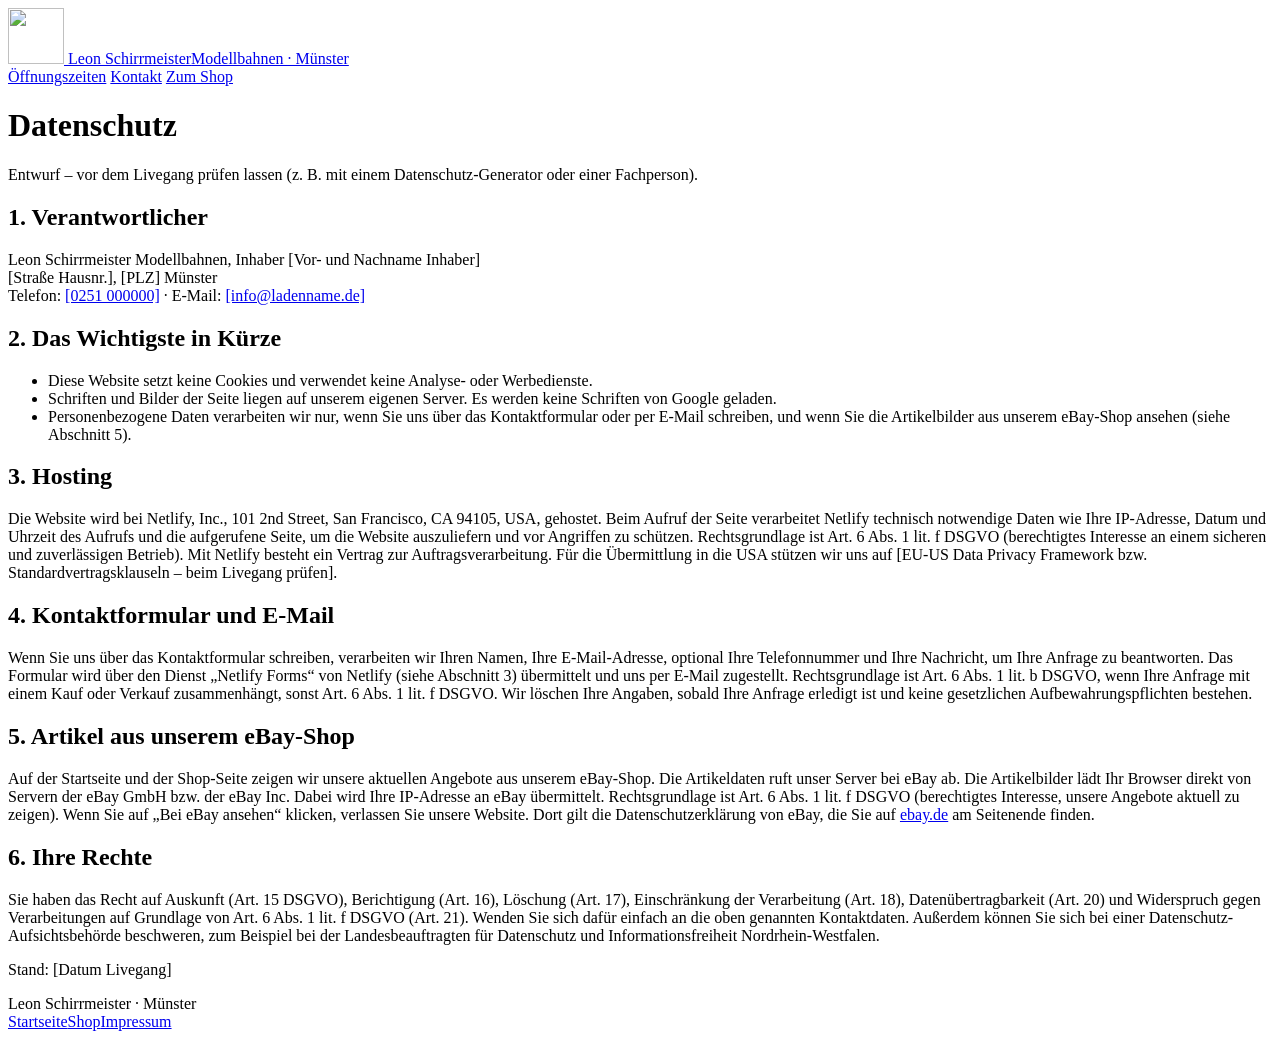
==== datenschutz.html @ 155160b8 "Website Version 1: Seiten und Einstellungen" ====
<!doctype html>
<html lang="de">
<head>
<meta charset="utf-8">
<meta name="viewport" content="width=device-width, initial-scale=1">
<title>Datenschutz – Leon Schirrmeister Modellbahnen</title>
<link rel="icon" type="image/png" href="/assets/img/favicon.png">
<link rel="stylesheet" href="/assets/css/style.css">
<script src="/assets/js/main.js" defer></script>
</head>
<body data-seite="datenschutz">
<header class="kopf">
  <div class="container kopf-inner">
    <a class="marke" href="/">
      <img src="/assets/img/logo-klein.webp" alt="" width="56" height="56">
      <span class="marke-text"><span class="marke-name">Leon Schirrmeister</span><span class="marke-zusatz">Modellbahnen · Münster</span></span>
    </a>
    <nav class="hauptmenue" aria-label="Hauptmenü">
      <a href="/#zeiten">Öffnungszeiten</a>
      <a href="/#kontakt">Kontakt</a>
      <a class="btn btn-navy" href="/shop.html">Zum Shop</a>
    </nav>
  </div>
</header>
<main class="container textseite">
  <h1>Datenschutz</h1>
  <p class="entwurf">Entwurf – vor dem Livegang prüfen lassen (z. B. mit einem Datenschutz-Generator oder einer Fachperson).</p>

  <h2>1. Verantwortlicher</h2>
  <p>
    <span data-inhalt="allgemein.name">Leon Schirrmeister Modellbahnen</span>, Inhaber <span data-inhalt="allgemein.inhaber">[Vor- und Nachname Inhaber]</span><br>
    <span data-inhalt="allgemein.strasse">[Straße Hausnr.]</span>, <span data-inhalt="allgemein.plz">[PLZ]</span> <span data-inhalt="allgemein.ort">Münster</span><br>
    Telefon: <a data-telefon href="#">[0251 000000]</a> · E-Mail: <a data-email href="#">[info@ladenname.de]</a>
  </p>

  <h2>2. Das Wichtigste in Kürze</h2>
  <ul>
    <li>Diese Website setzt keine Cookies und verwendet keine Analyse- oder Werbedienste.</li>
    <li>Schriften und Bilder der Seite liegen auf unserem eigenen Server. Es werden keine Schriften von Google geladen.</li>
    <li>Personenbezogene Daten verarbeiten wir nur, wenn Sie uns über das Kontaktformular oder per E-Mail schreiben, und wenn Sie die Artikelbilder aus unserem eBay-Shop ansehen (siehe Abschnitt 5).</li>
  </ul>

  <h2>3. Hosting</h2>
  <p>Die Website wird bei Netlify, Inc., 101 2nd Street, San Francisco, CA 94105, USA, gehostet. Beim Aufruf der Seite verarbeitet Netlify technisch notwendige Daten wie Ihre IP-Adresse, Datum und Uhrzeit des Aufrufs und die aufgerufene Seite, um die Website auszuliefern und vor Angriffen zu schützen. Rechtsgrundlage ist Art. 6 Abs. 1 lit. f DSGVO (berechtigtes Interesse an einem sicheren und zuverlässigen Betrieb). Mit Netlify besteht ein Vertrag zur Auftragsverarbeitung. Für die Übermittlung in die USA stützen wir uns auf <span>[EU-US Data Privacy Framework bzw. Standardvertragsklauseln – beim Livegang prüfen]</span>.</p>

  <h2>4. Kontaktformular und E-Mail</h2>
  <p>Wenn Sie uns über das Kontaktformular schreiben, verarbeiten wir Ihren Namen, Ihre E-Mail-Adresse, optional Ihre Telefonnummer und Ihre Nachricht, um Ihre Anfrage zu beantworten. Das Formular wird über den Dienst „Netlify Forms“ von Netlify (siehe Abschnitt 3) übermittelt und uns per E-Mail zugestellt. Rechtsgrundlage ist Art. 6 Abs. 1 lit. b DSGVO, wenn Ihre Anfrage mit einem Kauf oder Verkauf zusammenhängt, sonst Art. 6 Abs. 1 lit. f DSGVO. Wir löschen Ihre Angaben, sobald Ihre Anfrage erledigt ist und keine gesetzlichen Aufbewahrungspflichten bestehen.</p>

  <h2>5. Artikel aus unserem eBay-Shop</h2>
  <p>Auf der Startseite und der Shop-Seite zeigen wir unsere aktuellen Angebote aus unserem eBay-Shop. Die Artikeldaten ruft unser Server bei eBay ab. Die Artikelbilder lädt Ihr Browser direkt von Servern der eBay GmbH bzw. der eBay Inc. Dabei wird Ihre IP-Adresse an eBay übermittelt. Rechtsgrundlage ist Art. 6 Abs. 1 lit. f DSGVO (berechtigtes Interesse, unsere Angebote aktuell zu zeigen). Wenn Sie auf „Bei eBay ansehen“ klicken, verlassen Sie unsere Website. Dort gilt die Datenschutzerklärung von eBay, die Sie auf <a href="https://www.ebay.de" target="_blank" rel="noopener">ebay.de</a> am Seitenende finden.</p>

  <h2>6. Ihre Rechte</h2>
  <p>Sie haben das Recht auf Auskunft (Art. 15 DSGVO), Berichtigung (Art. 16), Löschung (Art. 17), Einschränkung der Verarbeitung (Art. 18), Datenübertragbarkeit (Art. 20) und Widerspruch gegen Verarbeitungen auf Grundlage von Art. 6 Abs. 1 lit. f DSGVO (Art. 21). Wenden Sie sich dafür einfach an die oben genannten Kontaktdaten. Außerdem können Sie sich bei einer Datenschutz-Aufsichtsbehörde beschweren, zum Beispiel bei der Landesbeauftragten für Datenschutz und Informationsfreiheit Nordrhein-Westfalen.</p>

  <p>Stand: [Datum Livegang]</p>
</main>
<footer class="fuss">
  <div class="container"><div class="gleis"></div></div>
  <div class="container fuss-inner">
    <span class="fuss-name">Leon Schirrmeister · Münster</span>
    <nav aria-label="Rechtliches"><a href="/">Startseite</a><a href="/shop.html">Shop</a><a href="/impressum.html">Impressum</a></nav>
  </div>
</footer>
</body>
</html>
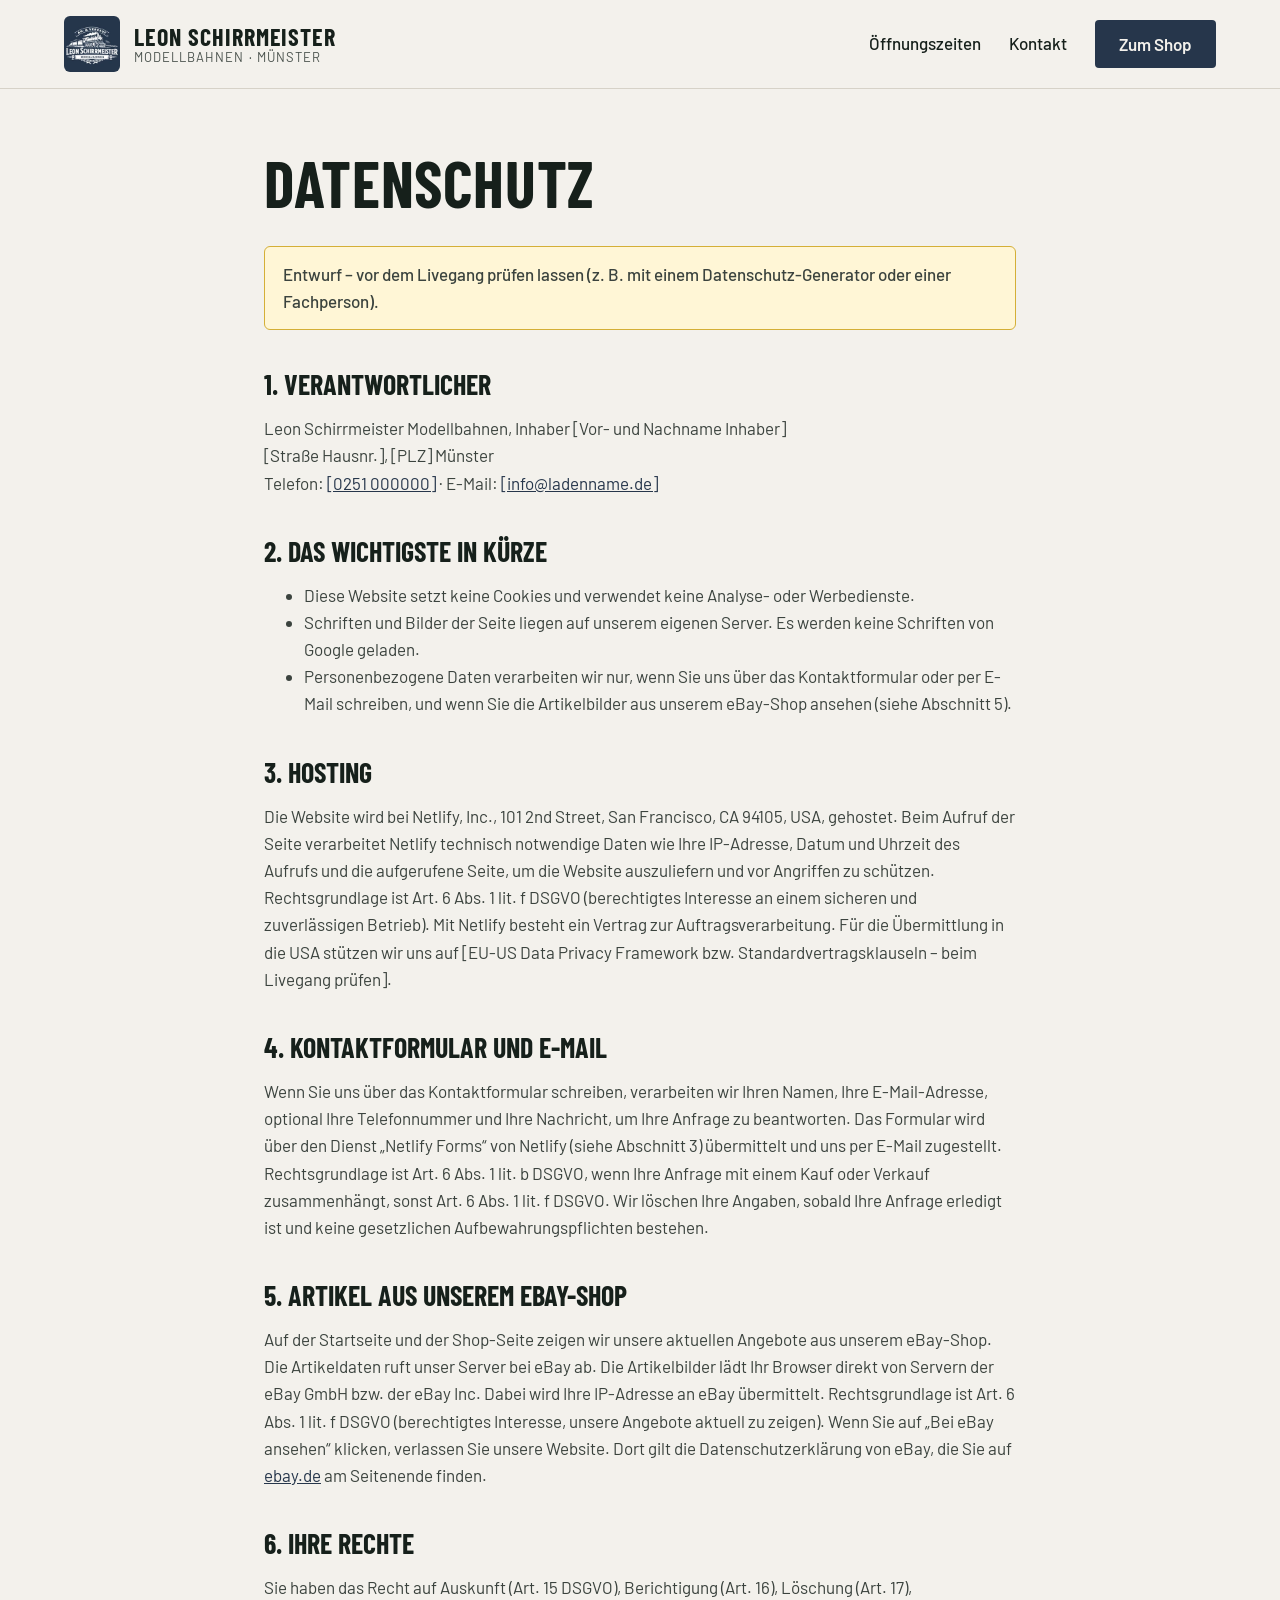
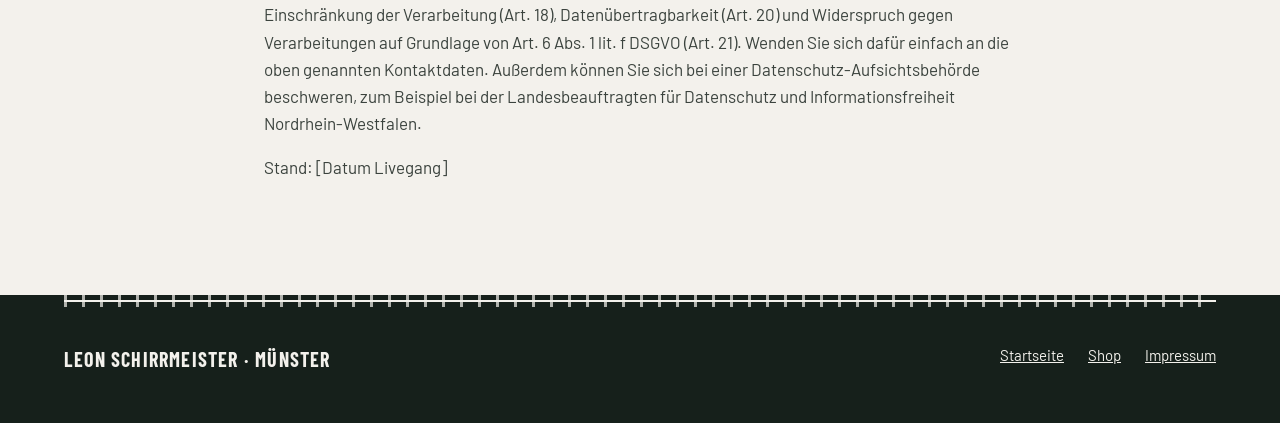
==== commit e4368cbf: "Adresse, Telefon und Öffnungszeiten aus Google-Profil" ====
--- a/datenschutz.html
+++ b/datenschutz.html
@@ -29,8 +29,8 @@
   <h2>1. Verantwortlicher</h2>
   <p>
     <span data-inhalt="allgemein.name">Leon Schirrmeister Modellbahnen</span>, Inhaber <span data-inhalt="allgemein.inhaber">[Vor- und Nachname Inhaber]</span><br>
-    <span data-inhalt="allgemein.strasse">[Straße Hausnr.]</span>, <span data-inhalt="allgemein.plz">[PLZ]</span> <span data-inhalt="allgemein.ort">Münster</span><br>
-    Telefon: <a data-telefon href="#">[0251 000000]</a> · E-Mail: <a data-email href="#">[info@ladenname.de]</a>
+    <span data-inhalt="allgemein.strasse">Bült 19</span>, <span data-inhalt="allgemein.plz">48143</span> <span data-inhalt="allgemein.ort">Münster</span><br>
+    Telefon: <a data-telefon href="tel:025151657">0251 51657</a> · E-Mail: <a data-email href="#">[info@ladenname.de]</a>
   </p>
 
   <h2>2. Das Wichtigste in Kürze</h2>
--- a/assets/css/style.css
+++ b/assets/css/style.css
@@ -0,0 +1,233 @@
+/* Leon Schirrmeister Modellbahnen – Styles */
+
+@font-face { font-family: "Barlow"; font-weight: 400; font-style: normal; font-display: swap; src: url("../fonts/barlow-latin-400-normal.woff2") format("woff2"); }
+@font-face { font-family: "Barlow"; font-weight: 500; font-style: normal; font-display: swap; src: url("../fonts/barlow-latin-500-normal.woff2") format("woff2"); }
+@font-face { font-family: "Barlow"; font-weight: 600; font-style: normal; font-display: swap; src: url("../fonts/barlow-latin-600-normal.woff2") format("woff2"); }
+@font-face { font-family: "Barlow Condensed"; font-weight: 600; font-style: normal; font-display: swap; src: url("../fonts/barlow-condensed-latin-600-normal.woff2") format("woff2"); }
+@font-face { font-family: "Barlow Condensed"; font-weight: 700; font-style: normal; font-display: swap; src: url("../fonts/barlow-condensed-latin-700-normal.woff2") format("woff2"); }
+
+:root {
+  --navy: #26364B;
+  --navy-dunkel: #1C293A;
+  --navy-hell: #34475F;
+  --gold: #D4AF37;
+  --papier: #F3F1EC;
+  --papier-dunkel: #E9E6DE;
+  --tinte: #16201B;
+  --grau: #4A524D;
+  --grau-text: #3B433E;
+  --linie: #D6D2C8;
+  --rahmen: #A9A498;
+  --weiss: #FFFFFF;
+  --hell-gedimmt: rgba(243, 241, 236, .85);
+  --radius: 6px;
+  --breite: 1200px;
+  --font: "Barlow", system-ui, -apple-system, "Segoe UI", sans-serif;
+  --font-display: "Barlow Condensed", "Arial Narrow", sans-serif;
+}
+
+*, *::before, *::after { box-sizing: border-box; }
+html { scroll-behavior: smooth; }
+body {
+  margin: 0;
+  font-family: var(--font);
+  font-size: 17px;
+  line-height: 1.6;
+  color: var(--tinte);
+  background: var(--papier);
+  -webkit-font-smoothing: antialiased;
+}
+img { max-width: 100%; display: block; }
+a { color: var(--navy); }
+a:hover { color: #18243A; }
+:focus-visible { outline: 3px solid var(--gold); outline-offset: 3px; }
+
+.container { max-width: var(--breite); margin: 0 auto; padding-left: 24px; padding-right: 24px; }
+.visually-hidden { position: absolute !important; width: 1px; height: 1px; overflow: hidden; clip: rect(0 0 0 0); white-space: nowrap; }
+
+/* Typo */
+.kicker {
+  font-family: var(--font-display);
+  font-weight: 600;
+  font-size: 16px;
+  letter-spacing: .18em;
+  text-transform: uppercase;
+  color: var(--grau);
+  display: block;
+}
+.dunkel .kicker { color: var(--gold); }
+h1, h2 {
+  margin: 0;
+  font-family: var(--font-display);
+  font-weight: 700;
+  text-transform: uppercase;
+  line-height: 1;
+}
+h1 { font-size: clamp(48px, 7vw, 84px); line-height: .95; letter-spacing: .01em; }
+h2 { font-size: clamp(38px, 5vw, 56px); }
+.abschnitt-kopf { display: flex; flex-direction: column; gap: 8px; }
+
+/* Buttons */
+.btn {
+  display: inline-flex; align-items: center; justify-content: center;
+  min-height: 48px; padding: 14px 26px;
+  border-radius: 4px; border: 2px solid transparent;
+  font: inherit; font-weight: 600; font-size: 17px; line-height: 1.2;
+  text-decoration: none; cursor: pointer;
+  transition: background-color .15s, color .15s, border-color .15s;
+}
+.btn-navy { background: var(--navy); color: var(--papier); }
+.btn-navy:hover { background: var(--navy-dunkel); color: var(--papier); }
+.btn-gold { background: var(--gold); color: var(--tinte); }
+.btn-gold:hover { background: #E3C14E; color: var(--tinte); }
+.btn-hell-rand { border-color: var(--papier); color: var(--papier); }
+.btn-hell-rand:hover { background: var(--papier); color: var(--navy); }
+.btn-navy-rand { border-color: var(--navy); color: var(--navy); background: transparent; }
+.btn-navy-rand:hover { background: var(--navy); color: var(--papier); }
+
+/* Hinweisbanner */
+.hinweis { background: var(--gold); color: var(--tinte); font-weight: 600; text-align: center; padding: 12px 24px; }
+.hinweis[hidden] { display: none; }
+
+/* Header */
+.kopf { background: var(--papier); border-bottom: 1px solid var(--linie); }
+.kopf-inner { display: flex; flex-wrap: wrap; align-items: center; justify-content: space-between; gap: 16px; padding-top: 16px; padding-bottom: 16px; }
+.marke { display: flex; align-items: center; gap: 14px; text-decoration: none; color: var(--tinte); }
+.marke:hover { color: var(--tinte); }
+.marke img { width: 56px; height: 56px; border-radius: var(--radius); }
+.marke-text { display: flex; flex-direction: column; line-height: 1.1; }
+.marke-name { font-family: var(--font-display); font-weight: 700; font-size: 24px; letter-spacing: .04em; text-transform: uppercase; }
+.marke-zusatz { font-size: 13px; color: var(--grau); letter-spacing: .08em; text-transform: uppercase; }
+.hauptmenue { display: flex; flex-wrap: wrap; align-items: center; gap: 8px 28px; font-weight: 500; }
+.hauptmenue a { text-decoration: none; color: var(--tinte); }
+.hauptmenue a:hover { color: var(--navy); text-decoration: underline; text-underline-offset: 4px; }
+.hauptmenue .btn { color: var(--papier); padding: 10px 22px; text-decoration: none; }
+
+/* Hero */
+.dunkel { background: var(--navy); color: var(--papier); }
+.hero-inner { display: flex; flex-wrap: wrap; align-items: center; gap: 40px; padding-top: 40px; padding-bottom: 40px; }
+.hero-text { flex: 1 1 440px; min-width: 0; display: flex; flex-direction: column; gap: 24px; }
+.hero-text p { margin: 0; font-size: 19px; color: var(--hell-gedimmt); max-width: 540px; }
+.hero-buttons { display: flex; flex-wrap: wrap; gap: 14px; padding-top: 8px; }
+.hero-logo { flex: 1 1 420px; min-width: 0; max-width: 560px; aspect-ratio: 1 / 1; object-fit: contain; }
+
+/* Infoleiste */
+.infoleiste { display: grid; grid-template-columns: repeat(auto-fit, minmax(240px, 1fr)); gap: 32px; padding-top: 40px; padding-bottom: 64px; }
+.info { display: flex; flex-direction: column; gap: 4px; }
+.info .kicker { font-size: 15px; letter-spacing: .16em; }
+.info-wert { font-size: 20px; font-weight: 600; color: var(--tinte); text-decoration: none; overflow-wrap: anywhere; }
+a.info-wert:hover { color: var(--navy); text-decoration: underline; }
+
+/* Öffnungszeiten + Anfahrt */
+.zeiten-inner { display: flex; flex-wrap: wrap; gap: 56px; padding-top: 80px; padding-bottom: 80px; }
+.zeiten-spalte { flex: 1 1 520px; min-width: 0; display: flex; flex-direction: column; gap: 28px; }
+.anfahrt-spalte { flex: 1 1 400px; min-width: 0; display: flex; flex-direction: column; gap: 28px; }
+.tafel { background: var(--navy-dunkel); border-radius: var(--radius); padding: 8px 28px; font-family: var(--font-display); font-weight: 600; font-size: 24px; letter-spacing: .04em; margin: 0; }
+.tafel-zeile { display: flex; justify-content: space-between; gap: 16px; padding: 14px 0; border-bottom: 1px solid rgba(243, 241, 236, .14); }
+.tafel-zeile:last-child { border-bottom: none; }
+.tafel-zeile dt { margin: 0; }
+.tafel-zeile dd { margin: 0; color: var(--gold); text-align: right; }
+.tafel-zeile.heute dt::after { content: "Heute"; margin-left: 12px; font-size: 14px; letter-spacing: .14em; text-transform: uppercase; background: var(--gold); color: var(--tinte); padding: 2px 8px; border-radius: 3px; vertical-align: 3px; }
+.zusatz { margin: 0; font-size: 16px; color: rgba(243, 241, 236, .8); }
+.karte { height: 300px; border-radius: var(--radius); background-color: var(--navy-hell); background-image: repeating-linear-gradient(135deg, rgba(243,241,236,.05) 0 12px, transparent 12px 24px); display: flex; align-items: flex-end; padding: 20px; font-size: 14px; color: rgba(243, 241, 236, .8); overflow: hidden; }
+.karte img { width: 100%; height: 100%; object-fit: cover; margin: -20px; width: calc(100% + 40px); height: calc(100% + 40px); max-width: none; }
+.adresse { display: flex; flex-direction: column; gap: 2px; font-size: 18px; font-style: normal; }
+.adresse .gedimmt { color: rgba(243, 241, 236, .8); }
+.anfahrt-spalte .btn { align-self: flex-start; }
+
+/* Artikelkarten */
+.artikel-abschnitt { padding-top: 88px; padding-bottom: 80px; display: flex; flex-direction: column; gap: 36px; }
+.abschnitt-zeile { display: flex; flex-wrap: wrap; justify-content: space-between; align-items: flex-end; gap: 16px; }
+.mehr-link { font-weight: 600; }
+.artikel-raster { display: grid; grid-template-columns: repeat(auto-fill, minmax(250px, 1fr)); gap: 24px; list-style: none; margin: 0; padding: 0; }
+.artikel { background: var(--weiss); border: 1px solid var(--linie); border-radius: var(--radius); overflow: hidden; display: flex; flex-direction: column; }
+.artikel-bild { aspect-ratio: 4 / 3; background-color: #E3E0D8; background-image: repeating-linear-gradient(135deg, rgba(22,32,27,.06) 0 12px, transparent 12px 24px); display: flex; align-items: center; justify-content: center; font-size: 13px; color: var(--grau); }
+.artikel-bild img { width: 100%; height: 100%; object-fit: contain; background: var(--weiss); }
+.artikel-body { padding: 18px; display: flex; flex-direction: column; gap: 6px; flex: 1; }
+.artikel-meta { font-size: 13px; letter-spacing: .1em; text-transform: uppercase; color: var(--grau); }
+.artikel-titel { font-weight: 600; font-size: 17px; line-height: 1.35; margin: 0; display: -webkit-box; -webkit-line-clamp: 3; -webkit-box-orient: vertical; overflow: hidden; }
+.artikel-fuss { display: flex; justify-content: space-between; align-items: baseline; gap: 10px; margin-top: auto; padding-top: 8px; }
+.artikel-preis { font-family: var(--font-display); font-weight: 700; font-size: 28px; color: var(--navy); }
+.artikel-art { font-size: 13px; color: var(--grau); }
+.artikel .btn { margin-top: 10px; min-height: 44px; padding: 10px 16px; font-size: 16px; }
+.artikel-skelett .artikel-bild { animation: puls 1.4s ease-in-out infinite; }
+@keyframes puls { 50% { opacity: .55; } }
+.meldung { grid-column: 1 / -1; background: var(--weiss); border: 1px solid var(--linie); border-radius: var(--radius); padding: 28px; text-align: center; }
+
+/* Shop-Seite */
+.shop-kopf-inner { display: flex; flex-wrap: wrap; justify-content: space-between; align-items: flex-end; gap: 32px; padding-top: 64px; padding-bottom: 56px; }
+.shop-kopf-text { flex: 1 1 520px; min-width: 0; display: flex; flex-direction: column; gap: 14px; }
+.shop-kopf-text p { margin: 0; font-size: 18px; color: var(--hell-gedimmt); max-width: 560px; }
+.zaehler { display: flex; flex-direction: column; gap: 4px; font-size: 15px; color: var(--hell-gedimmt); }
+.zaehler strong { font-family: var(--font-display); font-size: 40px; font-weight: 700; color: var(--papier); line-height: 1; }
+.filterleiste { display: flex; flex-wrap: wrap; justify-content: space-between; align-items: center; gap: 20px; padding-top: 36px; }
+.kategorien { display: flex; flex-wrap: wrap; gap: 10px; }
+.pille { font: inherit; font-weight: 600; font-size: 15px; padding: 8px 18px; border-radius: 999px; cursor: pointer; min-height: 44px; background: transparent; color: var(--tinte); border: 2px solid var(--rahmen); }
+.pille:hover { border-color: var(--navy); }
+.pille[aria-pressed="true"] { background: var(--navy); color: var(--papier); border-color: var(--navy); }
+.suche { display: flex; align-items: center; gap: 10px; background: var(--weiss); border: 1px solid var(--rahmen); border-radius: 4px; padding: 0 14px; min-height: 48px; flex: 0 1 340px; }
+.suche:focus-within { outline: 3px solid var(--gold); outline-offset: 2px; }
+.suche input { font: inherit; border: none; outline: none; background: transparent; flex: 1; min-width: 0; min-height: 46px; }
+.shop-raster { padding-top: 32px; padding-bottom: 24px; }
+.shop-mehr { padding-top: 16px; padding-bottom: 88px; display: flex; flex-direction: column; align-items: center; gap: 14px; text-align: center; }
+.shop-mehr p { margin: 0; font-size: 15px; color: var(--grau); }
+
+/* Kontakt */
+.kontakt { background: var(--papier-dunkel); }
+.kontakt-inner { display: flex; flex-wrap: wrap; gap: 56px; padding-top: 88px; padding-bottom: 88px; }
+.kontakt-text { flex: 1 1 360px; min-width: 0; display: flex; flex-direction: column; gap: 24px; }
+.kontakt-text > p { margin: 0; color: var(--grau-text); }
+.kontakt-daten { display: flex; flex-direction: column; gap: 14px; font-size: 18px; margin: 0; }
+.kontakt-daten div { display: flex; flex-direction: column; }
+.kontakt-daten dt { font-size: 14px; color: var(--grau); }
+.kontakt-daten dd { margin: 0; font-weight: 600; }
+.kontakt-daten a { color: var(--tinte); text-decoration: none; }
+.kontakt-daten a:hover { text-decoration: underline; }
+.formular { flex: 1 1 520px; min-width: 0; background: var(--weiss); border: 1px solid var(--linie); border-radius: var(--radius); padding: 32px; display: flex; flex-direction: column; gap: 18px; }
+.formular-zeile { display: grid; grid-template-columns: repeat(auto-fit, minmax(200px, 1fr)); gap: 18px; }
+.feld { display: flex; flex-direction: column; gap: 6px; font-weight: 500; font-size: 15px; }
+.feld input, .feld textarea { font: inherit; font-weight: 400; padding: 12px 14px; border: 1px solid var(--rahmen); border-radius: 4px; background: #FBFAF7; min-height: 48px; width: 100%; }
+.feld textarea { resize: vertical; min-height: 140px; }
+.feld input:focus, .feld textarea:focus { outline: 3px solid var(--gold); outline-offset: 1px; border-color: var(--navy); }
+.formular .klein { margin: 0; font-size: 14px; color: var(--grau); }
+.formular .btn { align-self: flex-start; }
+.honig { display: none; }
+
+/* Textseiten (Impressum, Datenschutz, Danke) */
+.textseite { max-width: 800px; padding-top: 64px; padding-bottom: 96px; }
+.textseite h1 { font-size: clamp(42px, 6vw, 64px); margin-bottom: 32px; }
+.textseite h2 { font-size: 28px; margin: 40px 0 12px; }
+.textseite h3 { font-size: 19px; margin: 24px 0 8px; }
+.textseite p, .textseite li { color: var(--grau-text); }
+.entwurf { background: #FFF6D6; border: 1px solid var(--gold); border-radius: var(--radius); padding: 14px 18px; font-weight: 500; }
+
+/* Footer */
+.fuss { background: var(--tinte); color: var(--papier); }
+.gleis { height: 12px; background: linear-gradient(var(--papier), var(--papier)) center / 100% 2px no-repeat, repeating-linear-gradient(90deg, rgba(243,241,236,.7) 0 3px, transparent 3px 18px); }
+.fuss-inner { display: flex; flex-wrap: wrap; justify-content: space-between; gap: 20px; padding-top: 36px; padding-bottom: 48px; font-size: 15px; }
+.fuss-name { font-family: var(--font-display); font-weight: 700; font-size: 20px; letter-spacing: .06em; text-transform: uppercase; }
+.fuss nav { display: flex; flex-wrap: wrap; gap: 12px 24px; }
+.fuss a { color: var(--papier); }
+.fuss a:hover { color: var(--gold); }
+
+/* Handy */
+@media (max-width: 720px) {
+  body { font-size: 16px; }
+  .kopf-inner { padding-top: 12px; padding-bottom: 12px; }
+  .marke img { width: 48px; height: 48px; }
+  .marke-name { font-size: 20px; }
+  .hauptmenue { width: 100%; justify-content: space-between; gap: 8px 16px; font-size: 15px; }
+  .hauptmenue .btn { padding: 8px 16px; min-height: 44px; }
+  .hero-inner { padding-top: 32px; }
+  .hero-logo { order: -1; max-width: 300px; margin: 0 auto; }
+  .tafel { padding: 4px 18px; font-size: 20px; }
+  .zeiten-inner, .kontakt-inner { padding-top: 56px; padding-bottom: 56px; gap: 40px; }
+  .artikel-abschnitt { padding-top: 56px; padding-bottom: 56px; }
+  .formular { padding: 22px; }
+  .suche { flex: 1 1 100%; }
+}
+
+@media (prefers-reduced-motion: reduce) {
+  html { scroll-behavior: auto; }
+  .artikel-skelett .artikel-bild { animation: none; }
+}
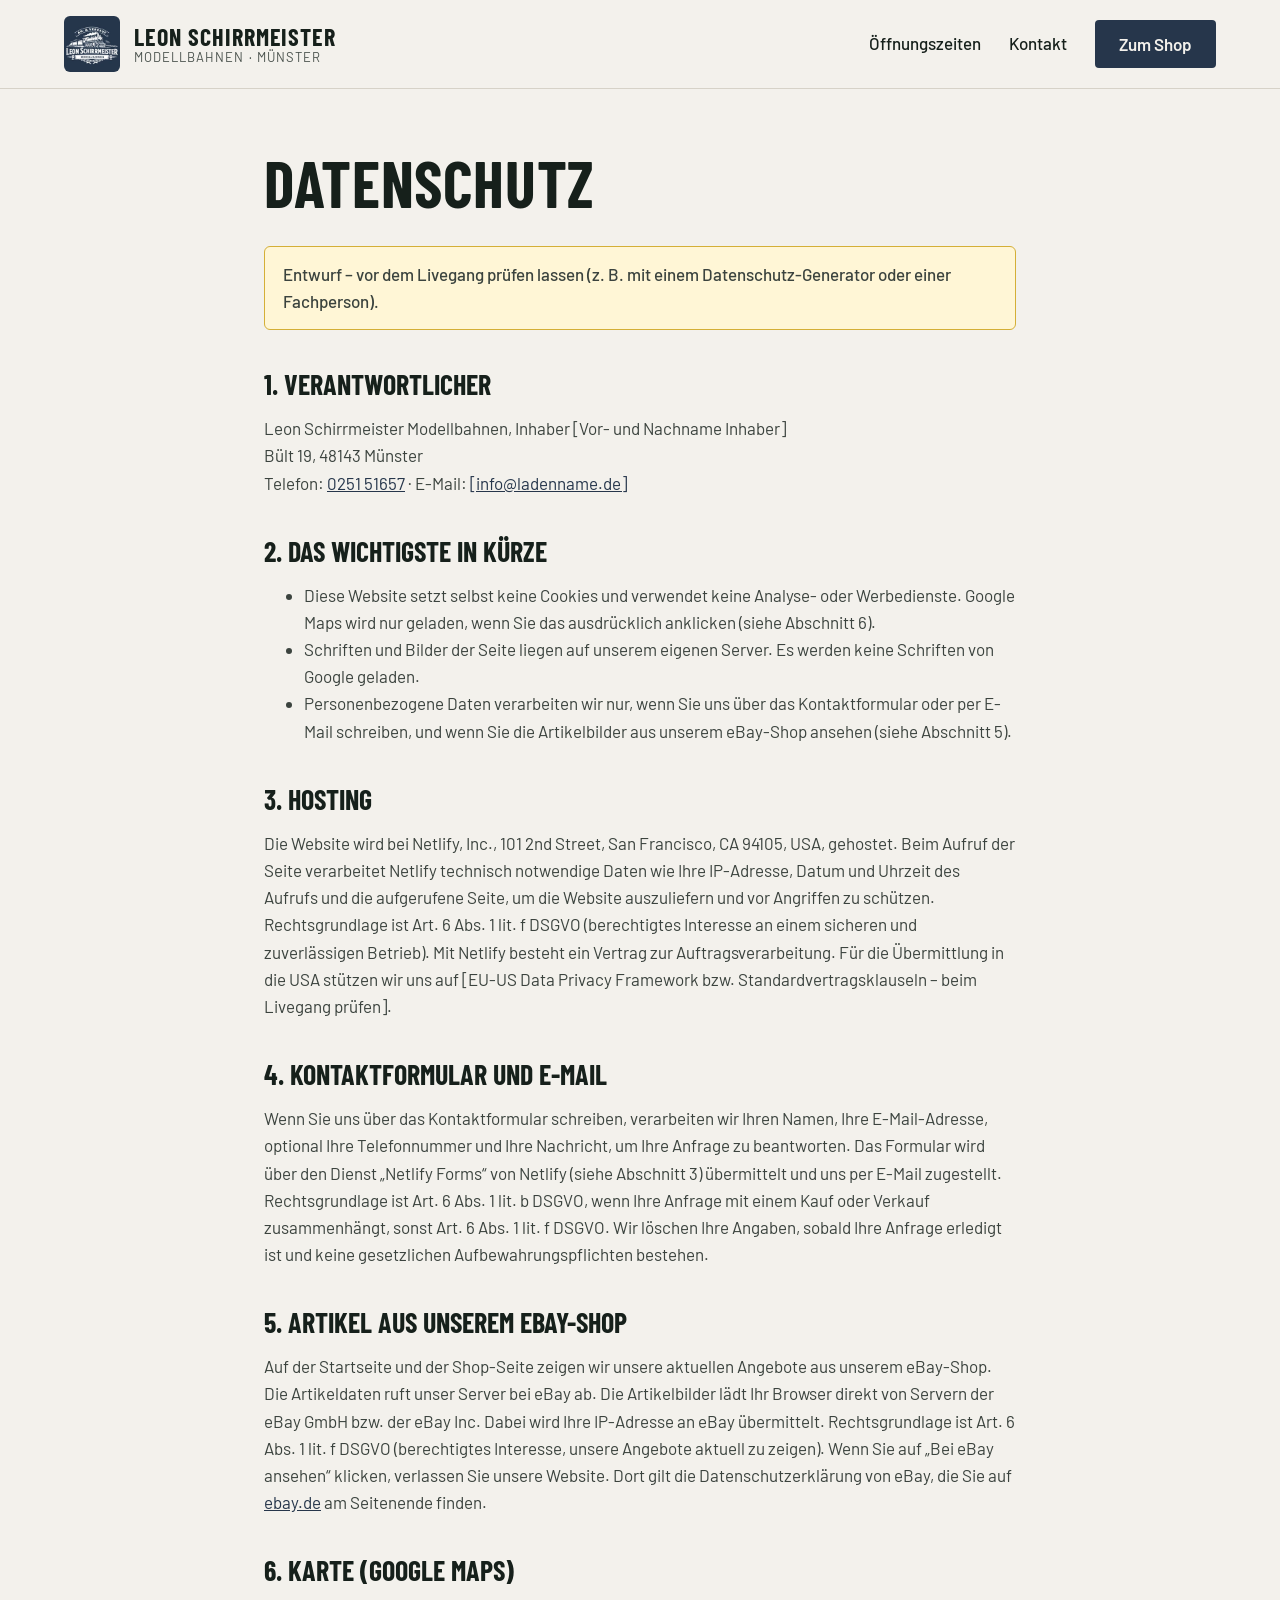
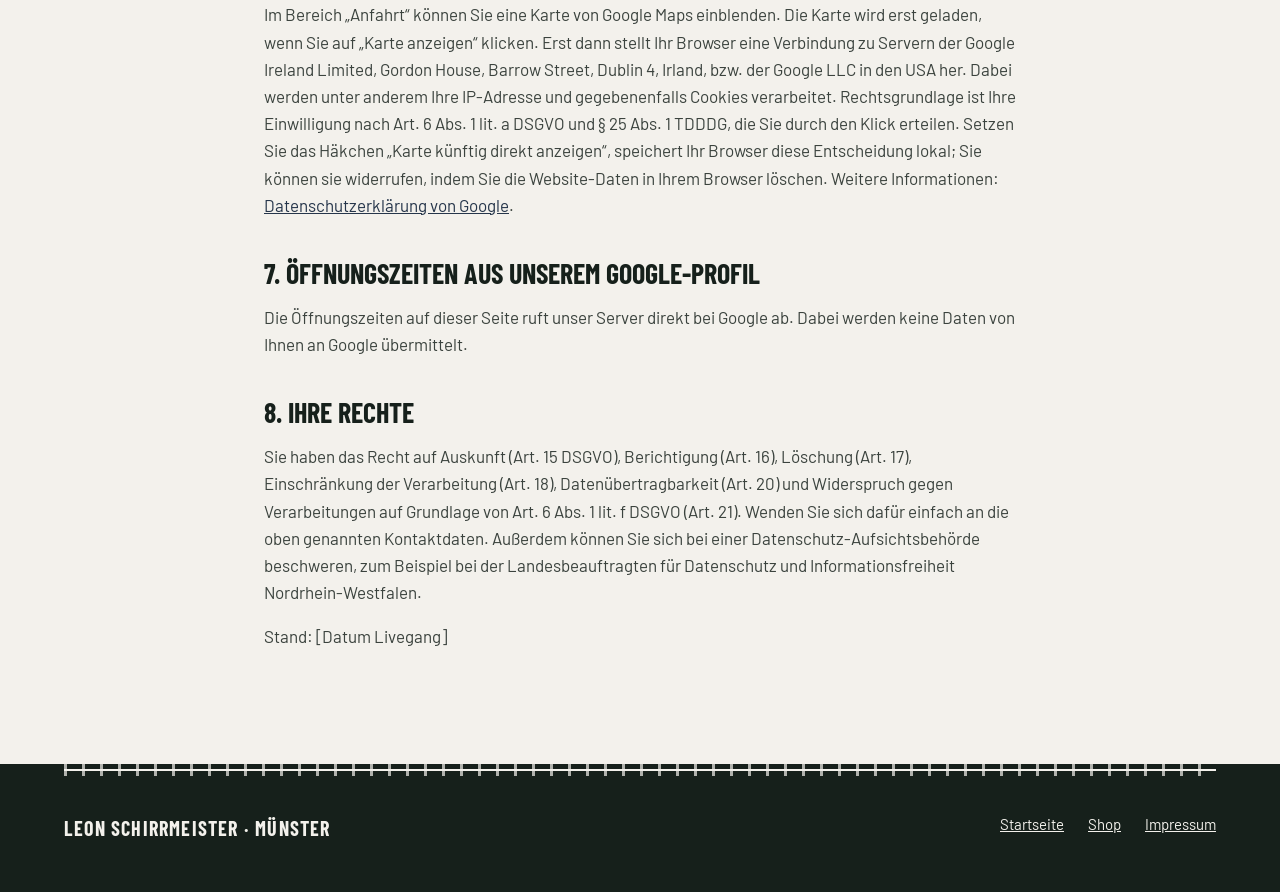
==== commit 322939b6: "Startseite: Google-Karte per Klick, Datenschutz ergänzt" ====
--- a/datenschutz.html
+++ b/datenschutz.html
@@ -35,7 +35,7 @@
 
   <h2>2. Das Wichtigste in Kürze</h2>
   <ul>
-    <li>Diese Website setzt keine Cookies und verwendet keine Analyse- oder Werbedienste.</li>
+    <li>Diese Website setzt selbst keine Cookies und verwendet keine Analyse- oder Werbedienste. Google Maps wird nur geladen, wenn Sie das ausdrücklich anklicken (siehe Abschnitt 6).</li>
     <li>Schriften und Bilder der Seite liegen auf unserem eigenen Server. Es werden keine Schriften von Google geladen.</li>
     <li>Personenbezogene Daten verarbeiten wir nur, wenn Sie uns über das Kontaktformular oder per E-Mail schreiben, und wenn Sie die Artikelbilder aus unserem eBay-Shop ansehen (siehe Abschnitt 5).</li>
   </ul>
@@ -49,7 +49,13 @@
   <h2>5. Artikel aus unserem eBay-Shop</h2>
   <p>Auf der Startseite und der Shop-Seite zeigen wir unsere aktuellen Angebote aus unserem eBay-Shop. Die Artikeldaten ruft unser Server bei eBay ab. Die Artikelbilder lädt Ihr Browser direkt von Servern der eBay GmbH bzw. der eBay Inc. Dabei wird Ihre IP-Adresse an eBay übermittelt. Rechtsgrundlage ist Art. 6 Abs. 1 lit. f DSGVO (berechtigtes Interesse, unsere Angebote aktuell zu zeigen). Wenn Sie auf „Bei eBay ansehen“ klicken, verlassen Sie unsere Website. Dort gilt die Datenschutzerklärung von eBay, die Sie auf <a href="https://www.ebay.de" target="_blank" rel="noopener">ebay.de</a> am Seitenende finden.</p>
 
-  <h2>6. Ihre Rechte</h2>
+  <h2>6. Karte (Google Maps)</h2>
+  <p>Im Bereich „Anfahrt“ können Sie eine Karte von Google Maps einblenden. Die Karte wird erst geladen, wenn Sie auf „Karte anzeigen“ klicken. Erst dann stellt Ihr Browser eine Verbindung zu Servern der Google Ireland Limited, Gordon House, Barrow Street, Dublin 4, Irland, bzw. der Google LLC in den USA her. Dabei werden unter anderem Ihre IP-Adresse und gegebenenfalls Cookies verarbeitet. Rechtsgrundlage ist Ihre Einwilligung nach Art. 6 Abs. 1 lit. a DSGVO und § 25 Abs. 1 TDDDG, die Sie durch den Klick erteilen. Setzen Sie das Häkchen „Karte künftig direkt anzeigen“, speichert Ihr Browser diese Entscheidung lokal; Sie können sie widerrufen, indem Sie die Website-Daten in Ihrem Browser löschen. Weitere Informationen: <a href="https://policies.google.com/privacy?hl=de" target="_blank" rel="noopener">Datenschutzerklärung von Google</a>.</p>
+
+  <h2>7. Öffnungszeiten aus unserem Google-Profil</h2>
+  <p>Die Öffnungszeiten auf dieser Seite ruft unser Server direkt bei Google ab. Dabei werden keine Daten von Ihnen an Google übermittelt.</p>
+
+  <h2>8. Ihre Rechte</h2>
   <p>Sie haben das Recht auf Auskunft (Art. 15 DSGVO), Berichtigung (Art. 16), Löschung (Art. 17), Einschränkung der Verarbeitung (Art. 18), Datenübertragbarkeit (Art. 20) und Widerspruch gegen Verarbeitungen auf Grundlage von Art. 6 Abs. 1 lit. f DSGVO (Art. 21). Wenden Sie sich dafür einfach an die oben genannten Kontaktdaten. Außerdem können Sie sich bei einer Datenschutz-Aufsichtsbehörde beschweren, zum Beispiel bei der Landesbeauftragten für Datenschutz und Informationsfreiheit Nordrhein-Westfalen.</p>
 
   <p>Stand: [Datum Livegang]</p>
--- a/assets/css/style.css
+++ b/assets/css/style.css
@@ -127,10 +127,20 @@
 .tafel-zeile:last-child { border-bottom: none; }
 .tafel-zeile dt { margin: 0; }
 .tafel-zeile dd { margin: 0; color: var(--gold); text-align: right; }
+.tafel-zeile dd span { display: block; white-space: nowrap; }
 .tafel-zeile.heute dt::after { content: "Heute"; margin-left: 12px; font-size: 14px; letter-spacing: .14em; text-transform: uppercase; background: var(--gold); color: var(--tinte); padding: 2px 8px; border-radius: 3px; vertical-align: 3px; }
 .zusatz { margin: 0; font-size: 16px; color: rgba(243, 241, 236, .8); }
 .karte { height: 300px; border-radius: var(--radius); background-color: var(--navy-hell); background-image: repeating-linear-gradient(135deg, rgba(243,241,236,.05) 0 12px, transparent 12px 24px); display: flex; align-items: flex-end; padding: 20px; font-size: 14px; color: rgba(243, 241, 236, .8); overflow: hidden; }
-.karte img { width: 100%; height: 100%; object-fit: cover; margin: -20px; width: calc(100% + 40px); height: calc(100% + 40px); max-width: none; }
+.karte { height: 340px; position: relative; padding: 0; align-items: stretch; }
+.karte-hinweis { display: flex; flex-direction: column; justify-content: center; align-items: flex-start; gap: 14px; padding: 28px; font-size: 15px; color: rgba(243, 241, 236, .9); }
+.karte-hinweis p { margin: 0; max-width: 420px; }
+.karte-hinweis a { color: var(--gold); }
+.karte-merken { display: flex; align-items: center; gap: 8px; font-size: 14px; cursor: pointer; }
+.karte-merken input { width: 18px; height: 18px; accent-color: var(--gold); }
+.karte.karte-geladen { background: var(--navy-hell); }
+.karte iframe { width: 100%; height: 100%; border: 0; display: block; }
+.sonderzeiten { margin: 0; background: var(--gold); color: var(--tinte); font-weight: 600; border-radius: var(--radius); padding: 12px 16px; }
+.sonderzeiten[hidden] { display: none; }
 .adresse { display: flex; flex-direction: column; gap: 2px; font-size: 18px; font-style: normal; }
 .adresse .gedimmt { color: rgba(243, 241, 236, .8); }
 .anfahrt-spalte .btn { align-self: flex-start; }
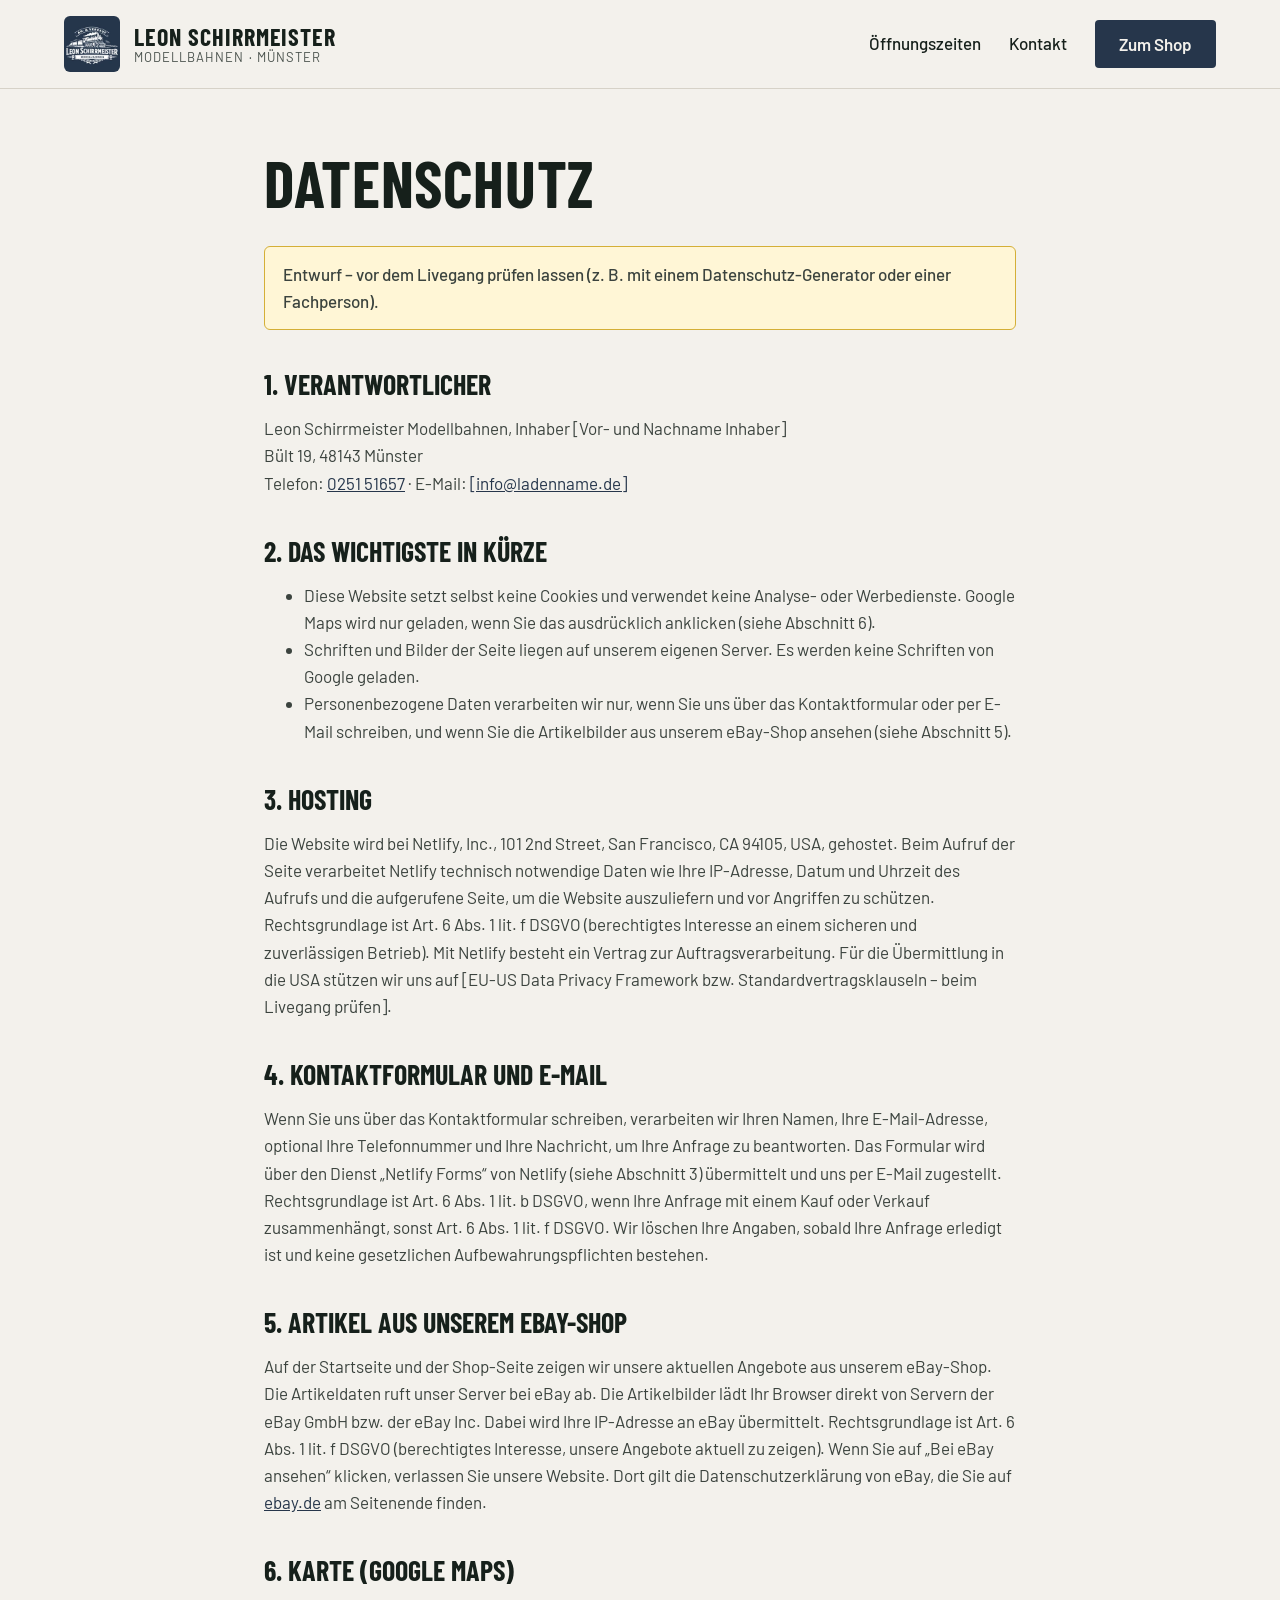
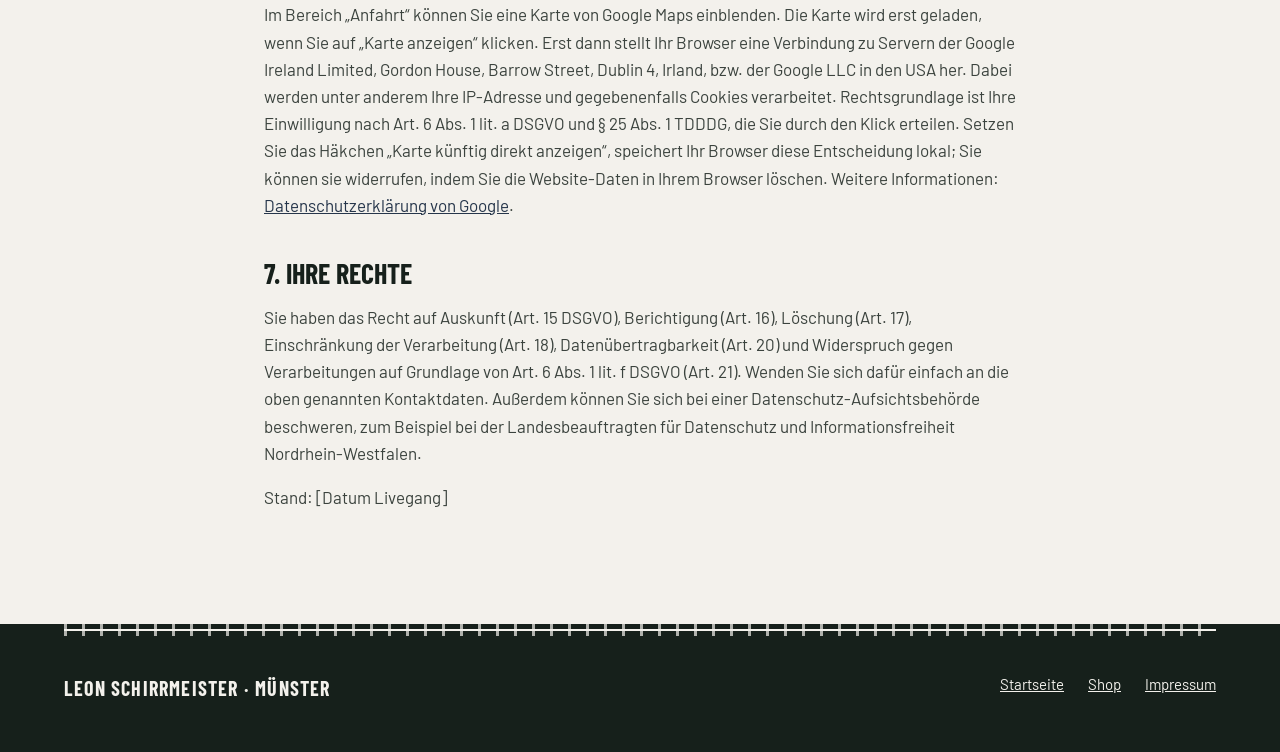
==== commit d9db49f4: "Google-Öffnungszeiten wieder entfernt (keine Kosten), Seiten angepasst" ====
--- a/datenschutz.html
+++ b/datenschutz.html
@@ -52,10 +52,7 @@
   <h2>6. Karte (Google Maps)</h2>
   <p>Im Bereich „Anfahrt“ können Sie eine Karte von Google Maps einblenden. Die Karte wird erst geladen, wenn Sie auf „Karte anzeigen“ klicken. Erst dann stellt Ihr Browser eine Verbindung zu Servern der Google Ireland Limited, Gordon House, Barrow Street, Dublin 4, Irland, bzw. der Google LLC in den USA her. Dabei werden unter anderem Ihre IP-Adresse und gegebenenfalls Cookies verarbeitet. Rechtsgrundlage ist Ihre Einwilligung nach Art. 6 Abs. 1 lit. a DSGVO und § 25 Abs. 1 TDDDG, die Sie durch den Klick erteilen. Setzen Sie das Häkchen „Karte künftig direkt anzeigen“, speichert Ihr Browser diese Entscheidung lokal; Sie können sie widerrufen, indem Sie die Website-Daten in Ihrem Browser löschen. Weitere Informationen: <a href="https://policies.google.com/privacy?hl=de" target="_blank" rel="noopener">Datenschutzerklärung von Google</a>.</p>
 
-  <h2>7. Öffnungszeiten aus unserem Google-Profil</h2>
-  <p>Die Öffnungszeiten auf dieser Seite ruft unser Server direkt bei Google ab. Dabei werden keine Daten von Ihnen an Google übermittelt.</p>
-
-  <h2>8. Ihre Rechte</h2>
+  <h2>7. Ihre Rechte</h2>
   <p>Sie haben das Recht auf Auskunft (Art. 15 DSGVO), Berichtigung (Art. 16), Löschung (Art. 17), Einschränkung der Verarbeitung (Art. 18), Datenübertragbarkeit (Art. 20) und Widerspruch gegen Verarbeitungen auf Grundlage von Art. 6 Abs. 1 lit. f DSGVO (Art. 21). Wenden Sie sich dafür einfach an die oben genannten Kontaktdaten. Außerdem können Sie sich bei einer Datenschutz-Aufsichtsbehörde beschweren, zum Beispiel bei der Landesbeauftragten für Datenschutz und Informationsfreiheit Nordrhein-Westfalen.</p>
 
   <p>Stand: [Datum Livegang]</p>
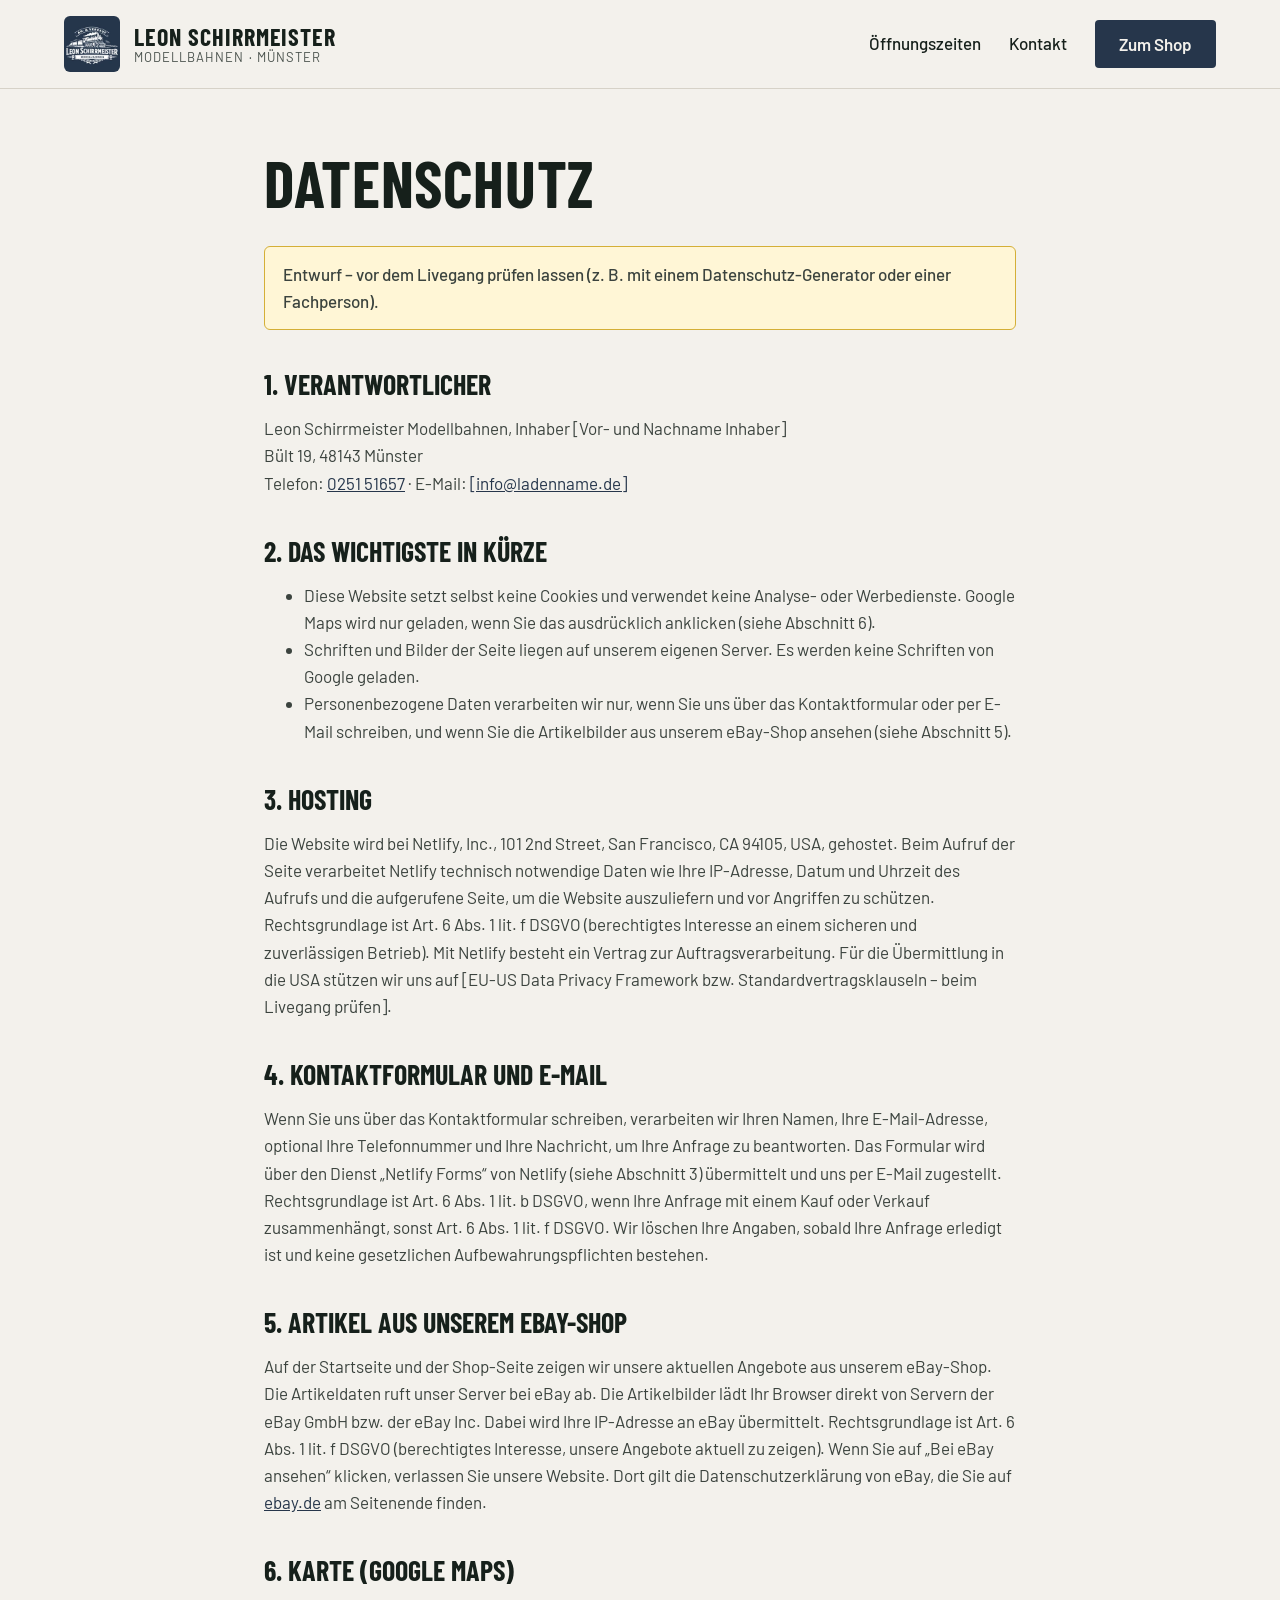
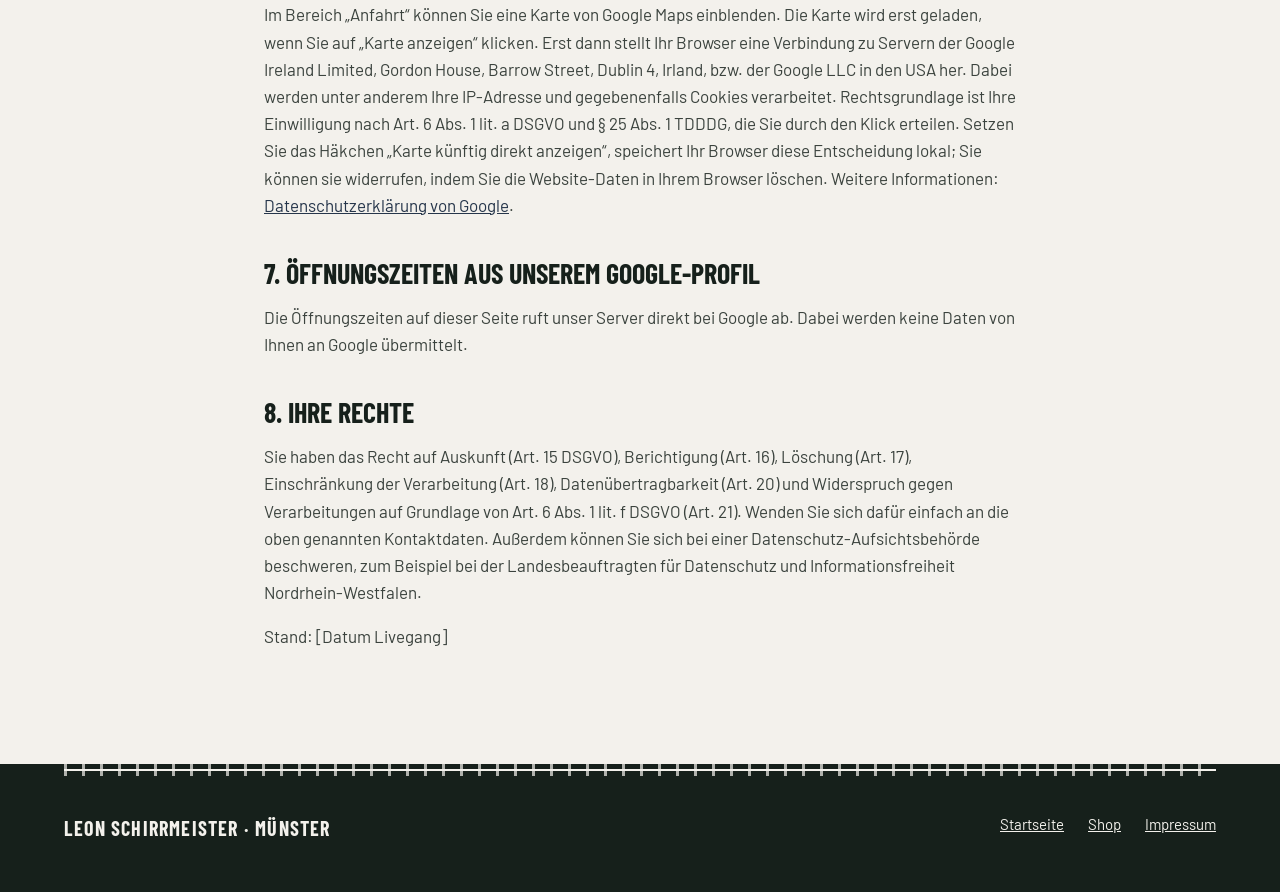
==== commit a59488ca: "Google-Öffnungszeiten wieder aktiv: Startseite, Datenschutz, README" ====
--- a/datenschutz.html
+++ b/datenschutz.html
@@ -52,7 +52,10 @@
   <h2>6. Karte (Google Maps)</h2>
   <p>Im Bereich „Anfahrt“ können Sie eine Karte von Google Maps einblenden. Die Karte wird erst geladen, wenn Sie auf „Karte anzeigen“ klicken. Erst dann stellt Ihr Browser eine Verbindung zu Servern der Google Ireland Limited, Gordon House, Barrow Street, Dublin 4, Irland, bzw. der Google LLC in den USA her. Dabei werden unter anderem Ihre IP-Adresse und gegebenenfalls Cookies verarbeitet. Rechtsgrundlage ist Ihre Einwilligung nach Art. 6 Abs. 1 lit. a DSGVO und § 25 Abs. 1 TDDDG, die Sie durch den Klick erteilen. Setzen Sie das Häkchen „Karte künftig direkt anzeigen“, speichert Ihr Browser diese Entscheidung lokal; Sie können sie widerrufen, indem Sie die Website-Daten in Ihrem Browser löschen. Weitere Informationen: <a href="https://policies.google.com/privacy?hl=de" target="_blank" rel="noopener">Datenschutzerklärung von Google</a>.</p>
 
-  <h2>7. Ihre Rechte</h2>
+  <h2>7. Öffnungszeiten aus unserem Google-Profil</h2>
+  <p>Die Öffnungszeiten auf dieser Seite ruft unser Server direkt bei Google ab. Dabei werden keine Daten von Ihnen an Google übermittelt.</p>
+
+  <h2>8. Ihre Rechte</h2>
   <p>Sie haben das Recht auf Auskunft (Art. 15 DSGVO), Berichtigung (Art. 16), Löschung (Art. 17), Einschränkung der Verarbeitung (Art. 18), Datenübertragbarkeit (Art. 20) und Widerspruch gegen Verarbeitungen auf Grundlage von Art. 6 Abs. 1 lit. f DSGVO (Art. 21). Wenden Sie sich dafür einfach an die oben genannten Kontaktdaten. Außerdem können Sie sich bei einer Datenschutz-Aufsichtsbehörde beschweren, zum Beispiel bei der Landesbeauftragten für Datenschutz und Informationsfreiheit Nordrhein-Westfalen.</p>
 
   <p>Stand: [Datum Livegang]</p>
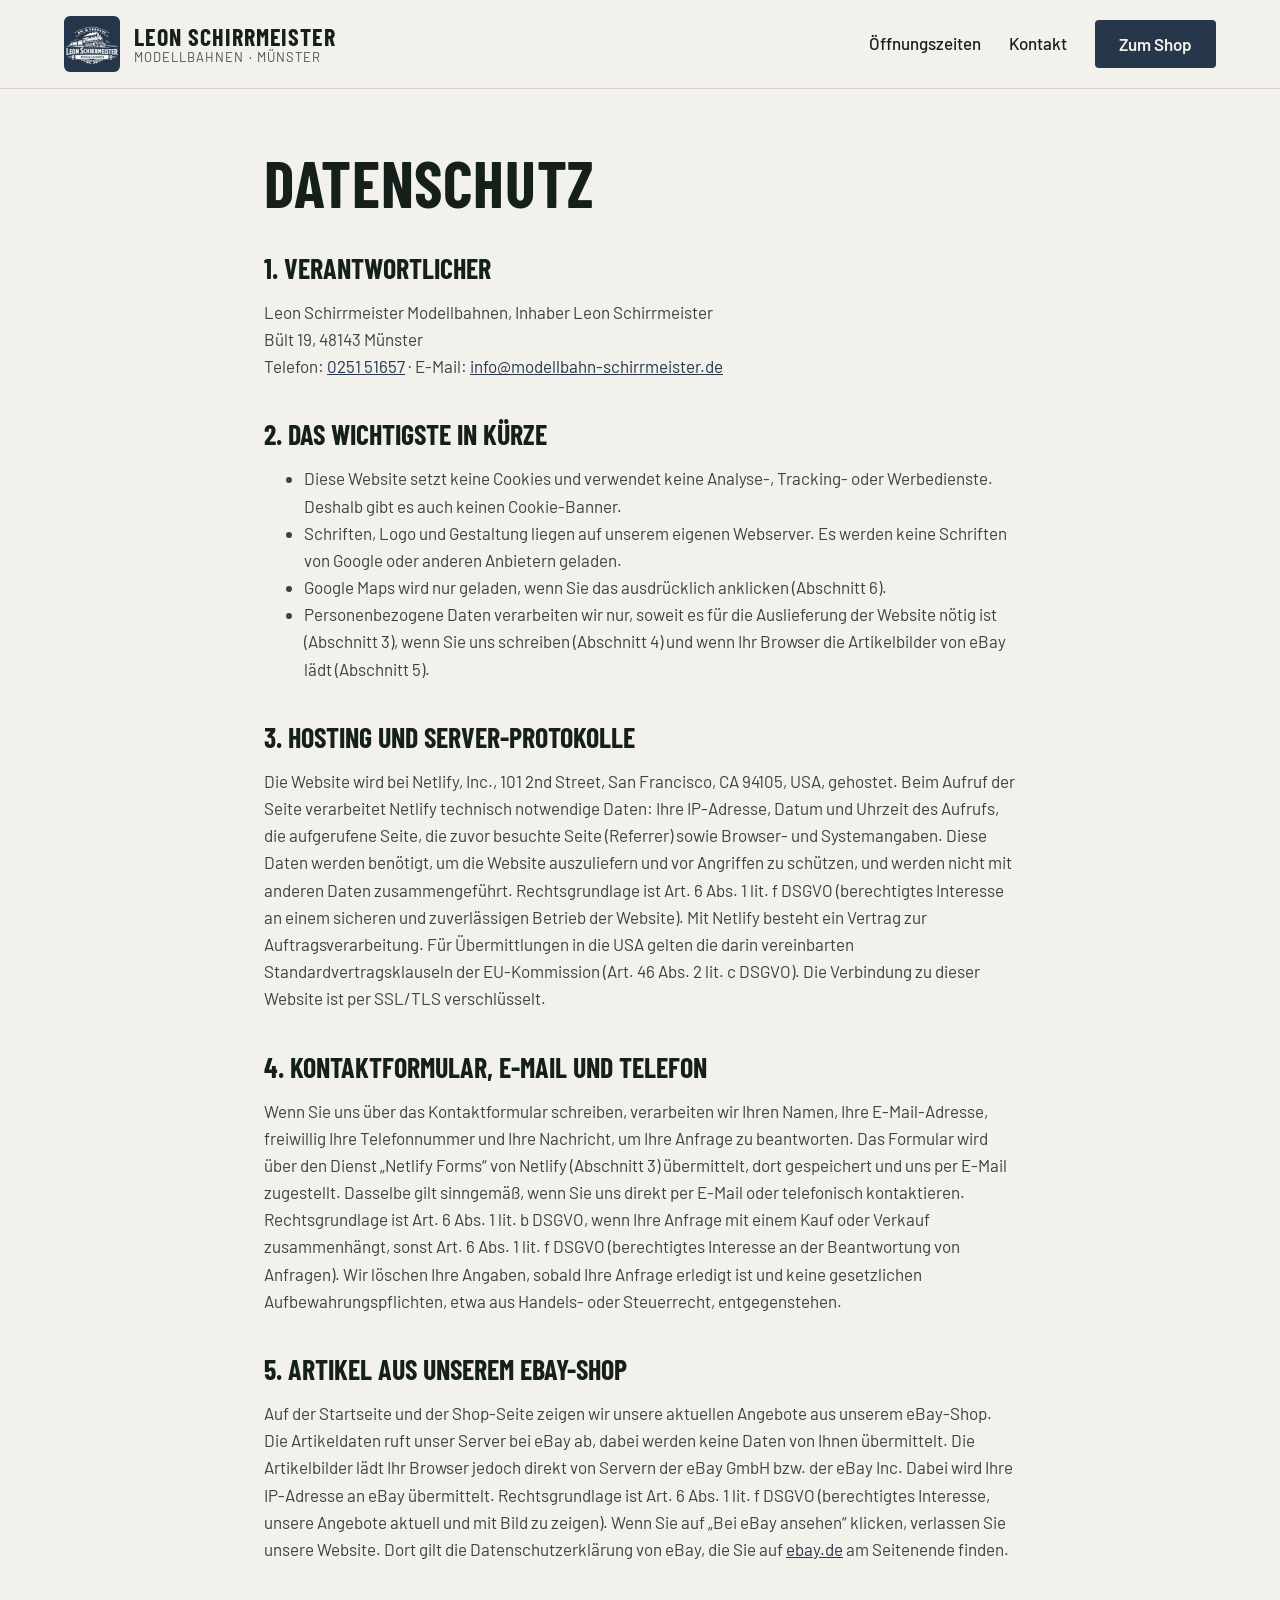
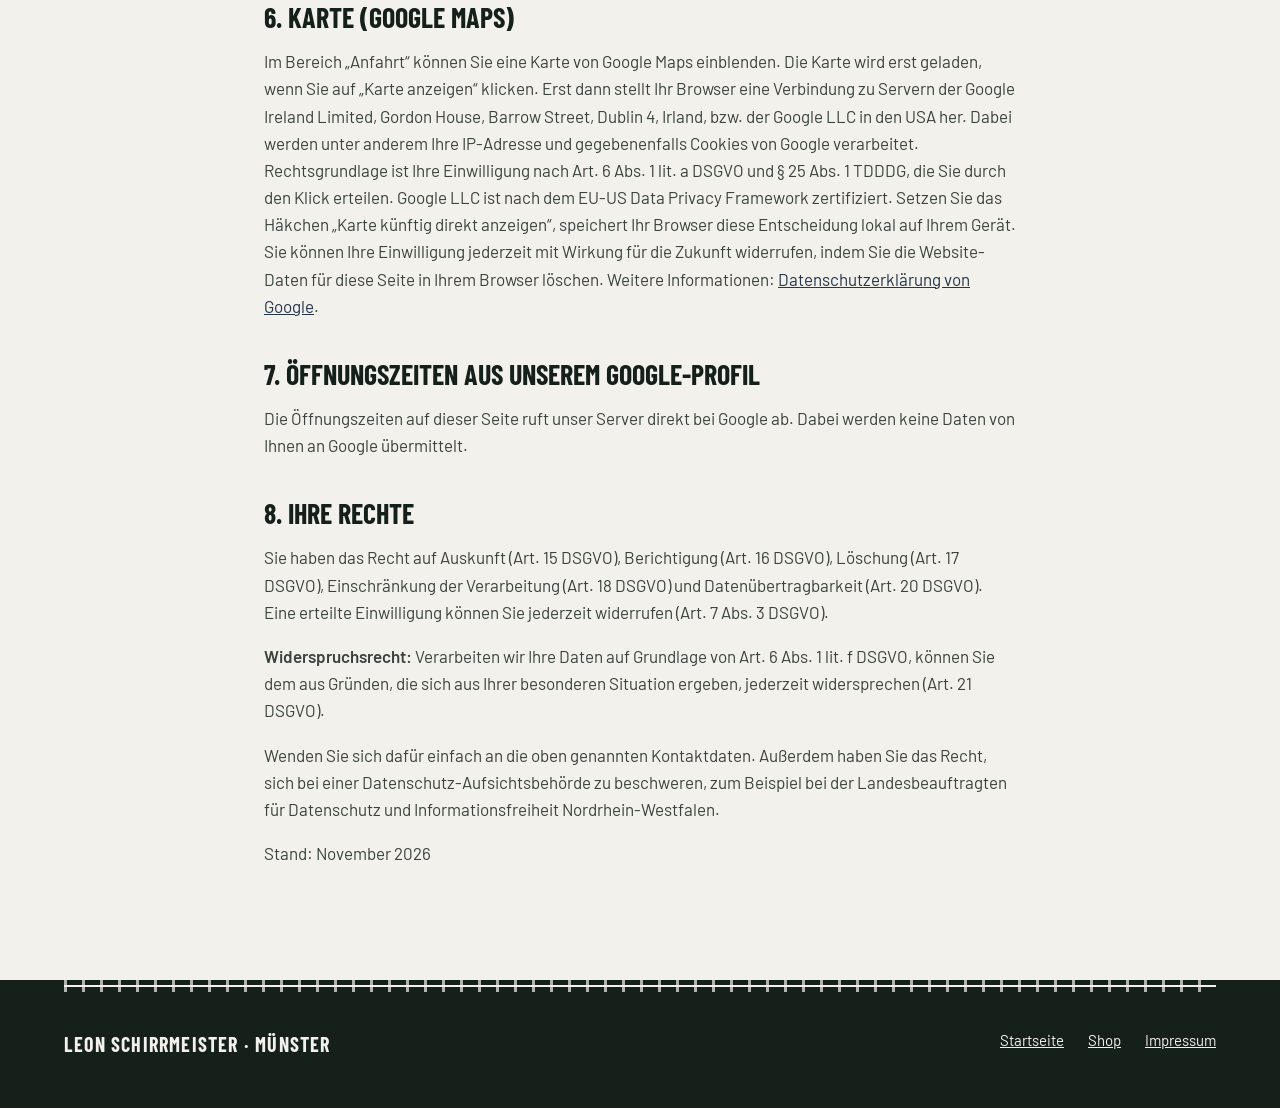
==== commit 7c8f381b: "Impressum und Datenschutz fertiggestellt" ====
--- a/datenschutz.html
+++ b/datenschutz.html
@@ -24,41 +24,43 @@
 </header>
 <main class="container textseite">
   <h1>Datenschutz</h1>
-  <p class="entwurf">Entwurf – vor dem Livegang prüfen lassen (z. B. mit einem Datenschutz-Generator oder einer Fachperson).</p>
 
   <h2>1. Verantwortlicher</h2>
   <p>
-    <span data-inhalt="allgemein.name">Leon Schirrmeister Modellbahnen</span>, Inhaber <span data-inhalt="allgemein.inhaber">[Vor- und Nachname Inhaber]</span><br>
+    <span data-inhalt="allgemein.name">Leon Schirrmeister Modellbahnen</span>, Inhaber <span data-inhalt="allgemein.inhaber">Leon Schirrmeister</span><br>
     <span data-inhalt="allgemein.strasse">Bült 19</span>, <span data-inhalt="allgemein.plz">48143</span> <span data-inhalt="allgemein.ort">Münster</span><br>
-    Telefon: <a data-telefon href="tel:025151657">0251 51657</a> · E-Mail: <a data-email href="#">[info@ladenname.de]</a>
+    Telefon: <a data-telefon href="tel:025151657">0251 51657</a> · E-Mail: <a data-email href="mailto:info@modellbahn-schirrmeister.de">info@modellbahn-schirrmeister.de</a>
   </p>
 
   <h2>2. Das Wichtigste in Kürze</h2>
   <ul>
-    <li>Diese Website setzt selbst keine Cookies und verwendet keine Analyse- oder Werbedienste. Google Maps wird nur geladen, wenn Sie das ausdrücklich anklicken (siehe Abschnitt 6).</li>
-    <li>Schriften und Bilder der Seite liegen auf unserem eigenen Server. Es werden keine Schriften von Google geladen.</li>
-    <li>Personenbezogene Daten verarbeiten wir nur, wenn Sie uns über das Kontaktformular oder per E-Mail schreiben, und wenn Sie die Artikelbilder aus unserem eBay-Shop ansehen (siehe Abschnitt 5).</li>
+    <li>Diese Website setzt keine Cookies und verwendet keine Analyse-, Tracking- oder Werbedienste. Deshalb gibt es auch keinen Cookie-Banner.</li>
+    <li>Schriften, Logo und Gestaltung liegen auf unserem eigenen Webserver. Es werden keine Schriften von Google oder anderen Anbietern geladen.</li>
+    <li>Google Maps wird nur geladen, wenn Sie das ausdrücklich anklicken (Abschnitt 6).</li>
+    <li>Personenbezogene Daten verarbeiten wir nur, soweit es für die Auslieferung der Website nötig ist (Abschnitt 3), wenn Sie uns schreiben (Abschnitt 4) und wenn Ihr Browser die Artikelbilder von eBay lädt (Abschnitt 5).</li>
   </ul>
 
-  <h2>3. Hosting</h2>
-  <p>Die Website wird bei Netlify, Inc., 101 2nd Street, San Francisco, CA 94105, USA, gehostet. Beim Aufruf der Seite verarbeitet Netlify technisch notwendige Daten wie Ihre IP-Adresse, Datum und Uhrzeit des Aufrufs und die aufgerufene Seite, um die Website auszuliefern und vor Angriffen zu schützen. Rechtsgrundlage ist Art. 6 Abs. 1 lit. f DSGVO (berechtigtes Interesse an einem sicheren und zuverlässigen Betrieb). Mit Netlify besteht ein Vertrag zur Auftragsverarbeitung. Für die Übermittlung in die USA stützen wir uns auf <span>[EU-US Data Privacy Framework bzw. Standardvertragsklauseln – beim Livegang prüfen]</span>.</p>
+  <h2>3. Hosting und Server-Protokolle</h2>
+  <p>Die Website wird bei Netlify, Inc., 101 2nd Street, San Francisco, CA 94105, USA, gehostet. Beim Aufruf der Seite verarbeitet Netlify technisch notwendige Daten: Ihre IP-Adresse, Datum und Uhrzeit des Aufrufs, die aufgerufene Seite, die zuvor besuchte Seite (Referrer) sowie Browser- und Systemangaben. Diese Daten werden benötigt, um die Website auszuliefern und vor Angriffen zu schützen, und werden nicht mit anderen Daten zusammengeführt. Rechtsgrundlage ist Art. 6 Abs. 1 lit. f DSGVO (berechtigtes Interesse an einem sicheren und zuverlässigen Betrieb der Website). Mit Netlify besteht ein Vertrag zur Auftragsverarbeitung. Für Übermittlungen in die USA gelten die darin vereinbarten Standardvertragsklauseln der EU-Kommission (Art. 46 Abs. 2 lit. c DSGVO). Die Verbindung zu dieser Website ist per SSL/TLS verschlüsselt.</p>
 
-  <h2>4. Kontaktformular und E-Mail</h2>
-  <p>Wenn Sie uns über das Kontaktformular schreiben, verarbeiten wir Ihren Namen, Ihre E-Mail-Adresse, optional Ihre Telefonnummer und Ihre Nachricht, um Ihre Anfrage zu beantworten. Das Formular wird über den Dienst „Netlify Forms“ von Netlify (siehe Abschnitt 3) übermittelt und uns per E-Mail zugestellt. Rechtsgrundlage ist Art. 6 Abs. 1 lit. b DSGVO, wenn Ihre Anfrage mit einem Kauf oder Verkauf zusammenhängt, sonst Art. 6 Abs. 1 lit. f DSGVO. Wir löschen Ihre Angaben, sobald Ihre Anfrage erledigt ist und keine gesetzlichen Aufbewahrungspflichten bestehen.</p>
+  <h2>4. Kontaktformular, E-Mail und Telefon</h2>
+  <p>Wenn Sie uns über das Kontaktformular schreiben, verarbeiten wir Ihren Namen, Ihre E-Mail-Adresse, freiwillig Ihre Telefonnummer und Ihre Nachricht, um Ihre Anfrage zu beantworten. Das Formular wird über den Dienst „Netlify Forms“ von Netlify (Abschnitt 3) übermittelt, dort gespeichert und uns per E-Mail zugestellt. Dasselbe gilt sinngemäß, wenn Sie uns direkt per E-Mail oder telefonisch kontaktieren. Rechtsgrundlage ist Art. 6 Abs. 1 lit. b DSGVO, wenn Ihre Anfrage mit einem Kauf oder Verkauf zusammenhängt, sonst Art. 6 Abs. 1 lit. f DSGVO (berechtigtes Interesse an der Beantwortung von Anfragen). Wir löschen Ihre Angaben, sobald Ihre Anfrage erledigt ist und keine gesetzlichen Aufbewahrungspflichten, etwa aus Handels- oder Steuerrecht, entgegenstehen.</p>
 
   <h2>5. Artikel aus unserem eBay-Shop</h2>
-  <p>Auf der Startseite und der Shop-Seite zeigen wir unsere aktuellen Angebote aus unserem eBay-Shop. Die Artikeldaten ruft unser Server bei eBay ab. Die Artikelbilder lädt Ihr Browser direkt von Servern der eBay GmbH bzw. der eBay Inc. Dabei wird Ihre IP-Adresse an eBay übermittelt. Rechtsgrundlage ist Art. 6 Abs. 1 lit. f DSGVO (berechtigtes Interesse, unsere Angebote aktuell zu zeigen). Wenn Sie auf „Bei eBay ansehen“ klicken, verlassen Sie unsere Website. Dort gilt die Datenschutzerklärung von eBay, die Sie auf <a href="https://www.ebay.de" target="_blank" rel="noopener">ebay.de</a> am Seitenende finden.</p>
+  <p>Auf der Startseite und der Shop-Seite zeigen wir unsere aktuellen Angebote aus unserem eBay-Shop. Die Artikeldaten ruft unser Server bei eBay ab, dabei werden keine Daten von Ihnen übermittelt. Die Artikelbilder lädt Ihr Browser jedoch direkt von Servern der eBay GmbH bzw. der eBay Inc. Dabei wird Ihre IP-Adresse an eBay übermittelt. Rechtsgrundlage ist Art. 6 Abs. 1 lit. f DSGVO (berechtigtes Interesse, unsere Angebote aktuell und mit Bild zu zeigen). Wenn Sie auf „Bei eBay ansehen“ klicken, verlassen Sie unsere Website. Dort gilt die Datenschutzerklärung von eBay, die Sie auf <a href="https://www.ebay.de" target="_blank" rel="noopener">ebay.de</a> am Seitenende finden.</p>
 
   <h2>6. Karte (Google Maps)</h2>
-  <p>Im Bereich „Anfahrt“ können Sie eine Karte von Google Maps einblenden. Die Karte wird erst geladen, wenn Sie auf „Karte anzeigen“ klicken. Erst dann stellt Ihr Browser eine Verbindung zu Servern der Google Ireland Limited, Gordon House, Barrow Street, Dublin 4, Irland, bzw. der Google LLC in den USA her. Dabei werden unter anderem Ihre IP-Adresse und gegebenenfalls Cookies verarbeitet. Rechtsgrundlage ist Ihre Einwilligung nach Art. 6 Abs. 1 lit. a DSGVO und § 25 Abs. 1 TDDDG, die Sie durch den Klick erteilen. Setzen Sie das Häkchen „Karte künftig direkt anzeigen“, speichert Ihr Browser diese Entscheidung lokal; Sie können sie widerrufen, indem Sie die Website-Daten in Ihrem Browser löschen. Weitere Informationen: <a href="https://policies.google.com/privacy?hl=de" target="_blank" rel="noopener">Datenschutzerklärung von Google</a>.</p>
+  <p>Im Bereich „Anfahrt“ können Sie eine Karte von Google Maps einblenden. Die Karte wird erst geladen, wenn Sie auf „Karte anzeigen“ klicken. Erst dann stellt Ihr Browser eine Verbindung zu Servern der Google Ireland Limited, Gordon House, Barrow Street, Dublin 4, Irland, bzw. der Google LLC in den USA her. Dabei werden unter anderem Ihre IP-Adresse und gegebenenfalls Cookies von Google verarbeitet. Rechtsgrundlage ist Ihre Einwilligung nach Art. 6 Abs. 1 lit. a DSGVO und § 25 Abs. 1 TDDDG, die Sie durch den Klick erteilen. Google LLC ist nach dem EU-US Data Privacy Framework zertifiziert. Setzen Sie das Häkchen „Karte künftig direkt anzeigen“, speichert Ihr Browser diese Entscheidung lokal auf Ihrem Gerät. Sie können Ihre Einwilligung jederzeit mit Wirkung für die Zukunft widerrufen, indem Sie die Website-Daten für diese Seite in Ihrem Browser löschen. Weitere Informationen: <a href="https://policies.google.com/privacy?hl=de" target="_blank" rel="noopener">Datenschutzerklärung von Google</a>.</p>
 
   <h2>7. Öffnungszeiten aus unserem Google-Profil</h2>
   <p>Die Öffnungszeiten auf dieser Seite ruft unser Server direkt bei Google ab. Dabei werden keine Daten von Ihnen an Google übermittelt.</p>
 
   <h2>8. Ihre Rechte</h2>
-  <p>Sie haben das Recht auf Auskunft (Art. 15 DSGVO), Berichtigung (Art. 16), Löschung (Art. 17), Einschränkung der Verarbeitung (Art. 18), Datenübertragbarkeit (Art. 20) und Widerspruch gegen Verarbeitungen auf Grundlage von Art. 6 Abs. 1 lit. f DSGVO (Art. 21). Wenden Sie sich dafür einfach an die oben genannten Kontaktdaten. Außerdem können Sie sich bei einer Datenschutz-Aufsichtsbehörde beschweren, zum Beispiel bei der Landesbeauftragten für Datenschutz und Informationsfreiheit Nordrhein-Westfalen.</p>
+  <p>Sie haben das Recht auf Auskunft (Art. 15 DSGVO), Berichtigung (Art. 16 DSGVO), Löschung (Art. 17 DSGVO), Einschränkung der Verarbeitung (Art. 18 DSGVO) und Datenübertragbarkeit (Art. 20 DSGVO). Eine erteilte Einwilligung können Sie jederzeit widerrufen (Art. 7 Abs. 3 DSGVO).</p>
+  <p><strong>Widerspruchsrecht:</strong> Verarbeiten wir Ihre Daten auf Grundlage von Art. 6 Abs. 1 lit. f DSGVO, können Sie dem aus Gründen, die sich aus Ihrer besonderen Situation ergeben, jederzeit widersprechen (Art. 21 DSGVO).</p>
+  <p>Wenden Sie sich dafür einfach an die oben genannten Kontaktdaten. Außerdem haben Sie das Recht, sich bei einer Datenschutz-Aufsichtsbehörde zu beschweren, zum Beispiel bei der Landesbeauftragten für Datenschutz und Informationsfreiheit Nordrhein-Westfalen.</p>
 
-  <p>Stand: [Datum Livegang]</p>
+  <p>Stand: November 2026</p>
 </main>
 <footer class="fuss">
   <div class="container"><div class="gleis"></div></div>
